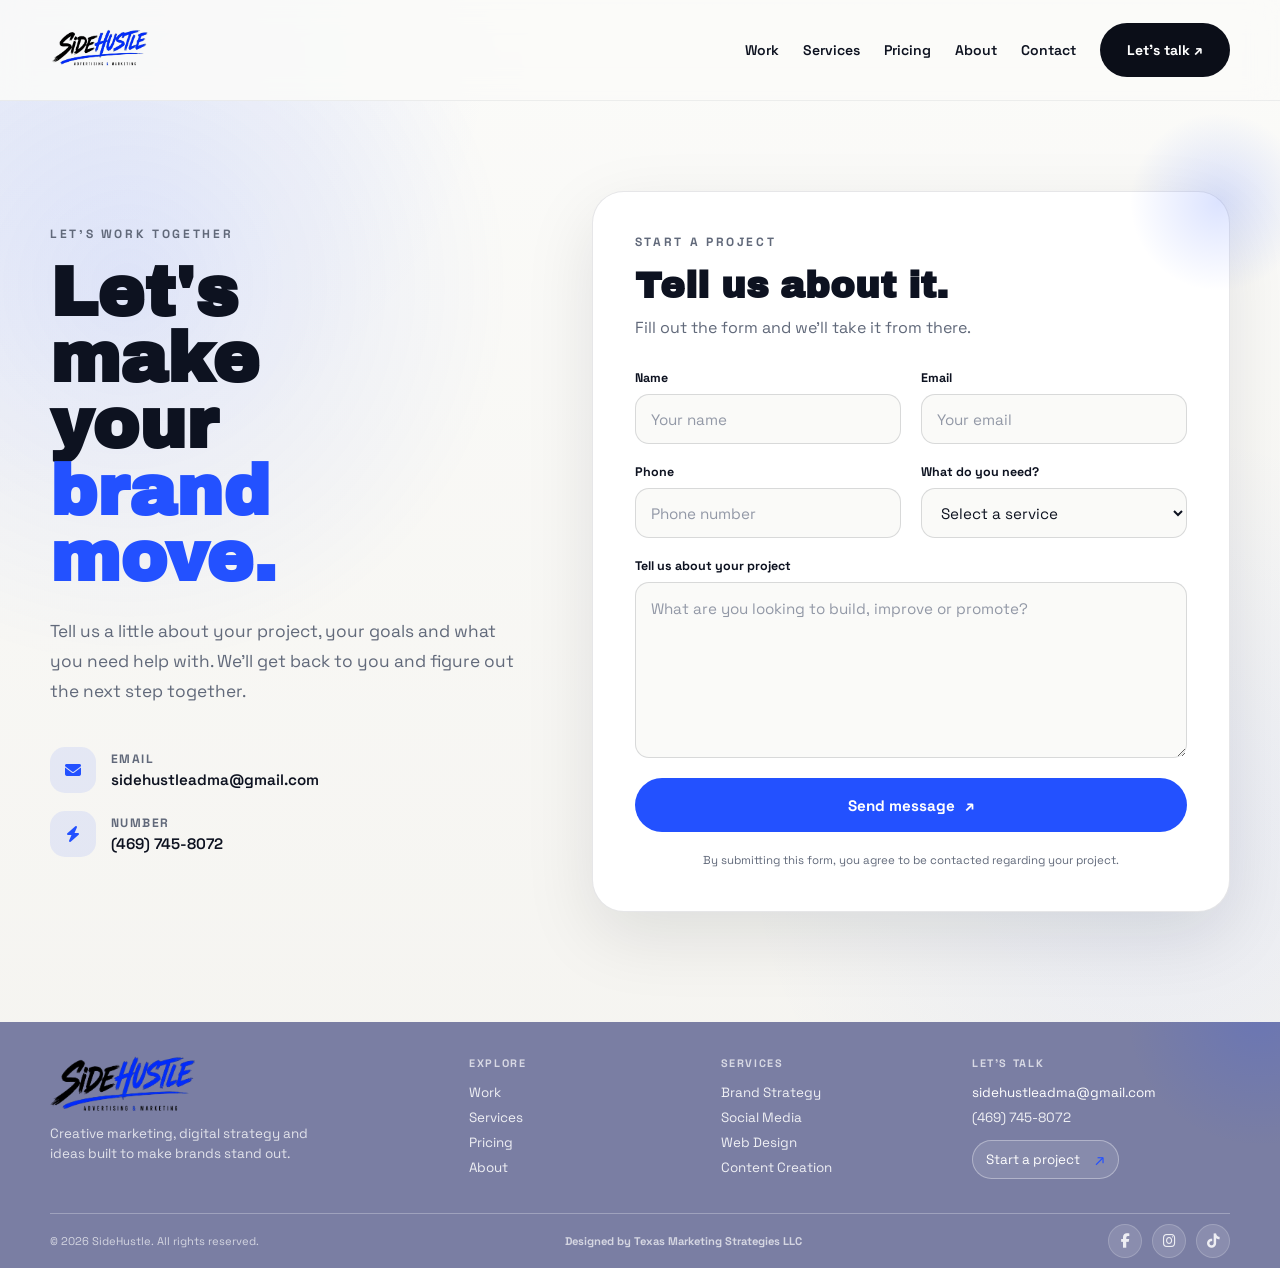
==== contact.html @ a6b2cc4d "Actualización 3" ====
<!DOCTYPE html>
<html lang="en">

<head>
    <link rel="icon" type="image/png" href="assets/img/sidehustle_logo.png">
  <meta charset="UTF-8" />

  <meta
    name="viewport"
    content="width=device-width, initial-scale=1.0"
  />

  <meta
    name="theme-color"
    content="#0d1220"
  />

  <meta
    name="description"
    content="Contact SideHustle Advertising & Marketing. Let's build something that moves your brand."
  />

  <title>Contact — SideHustle Advertising & Marketing</title>


  <!-- GOOGLE FONTS -->

  <link rel="preconnect" href="https://fonts.googleapis.com">

  <link
    rel="preconnect"
    href="https://fonts.gstatic.com"
    crossorigin
  >

  <link
    href="https://fonts.googleapis.com/css2?family=Archivo+Black&family=Permanent+Marker&family=Space+Grotesk:wght@400;500;700&display=swap"
    rel="stylesheet"
  >


  <!-- FONT AWESOME -->

  <link
    rel="stylesheet"
    href="https://cdnjs.cloudflare.com/ajax/libs/font-awesome/6.5.2/css/all.min.css"
  >


  <!-- MAIN CSS -->

  <link
    rel="stylesheet"
    href="style.css?v=clean-motion-1"
  >

</head>


<body>

  <div class="site-shell">


    <!-- =====================================================
         HEADER
    ====================================================== -->

    <header class="site-header" id="top">

      <div class="container nav-wrap">

        <a
          class="brand"
          href="index.html"
          aria-label="SideHustle home"
        >

          <img
            src="assets/img/sidehustle_logo.png"
            alt="SideHustle Advertising & Marketing"
          >

        </a>


        <button
          class="nav-toggle"
          aria-label="Open navigation"
          aria-expanded="false"
        >
          ☰
        </button>


        <nav
          class="site-nav"
          aria-label="Primary navigation"
        >

          <a href="index.html#work">
            Work
          </a>

          <a href="index.html#services">
            Services
          </a>

          <a href="index.html#pricing">
            Pricing
          </a>

          <a href="index.html#about">
            About
          </a>

          <a href="contact.html">
            Contact
          </a>

          <a
            href="contact.html"
            class="btn btn-dark nav-cta"
          >
            Let's talk ↗
          </a>

        </nav>

      </div>

    </header>



    <!-- =====================================================
         MAIN
    ====================================================== -->

    <main>


      <!-- =================================================
           CONTACT HERO
      ================================================== -->

      <section class="contact-page">

        <div class="container contact-layout">


          <!-- LEFT SIDE -->

          <div class="contact-copy">

            <p class="eyebrow">
              Let's work together
            </p>


            <h1>
              Let's make your
              <span>brand move.</span>
            </h1>


            <p class="contact-intro">

              Tell us a little about your project,
              your goals and what you need help with.
              We'll get back to you and figure out
              the next step together.

            </p>


            <div class="contact-details">


              <div class="contact-detail">

                <div class="contact-detail-icon">
                  <i class="fa-solid fa-envelope"></i>
                </div>

                <div>

                  <span>
                    Email
                  </span>

                  <strong>
                    sidehustleadma@gmail.com
                  </strong>

                </div>

              </div>


              <div class="contact-detail">

                <div class="contact-detail-icon">
                  <i class="fa-solid fa-bolt"></i>
                </div>

                <div>

                  <span>
                    Number
                  </span>

                  <strong>
                    (469) 745-8072
                  </strong>

                </div>

              </div>


            </div>

          </div>



          <!-- RIGHT SIDE / FORM -->

          <div class="contact-form-card">


            <div class="contact-form-header">

              <p class="eyebrow">
                Start a project
              </p>

              <h2>
                Tell us about it.
              </h2>

              <p>
                Fill out the form and we'll take it from there.
              </p>

            </div>



            <!-- FORM -->

            <form
              action="contact.php"
              method="POST"
              class="contact-form"
            >


              <!-- NAME -->

              <div class="form-group">

                <label for="name">
                  Name
                </label>

                <input
                  type="text"
                  id="name"
                  name="name"
                  placeholder="Your name"
                  autocomplete="name"
                  required
                >

              </div>



              <!-- EMAIL -->

              <div class="form-group">

                <label for="email">
                  Email
                </label>

                <input
                  type="email"
                  id="email"
                  name="email"
                  placeholder="Your email"
                  autocomplete="email"
                  required
                >

              </div>



             



              <!-- PHONE -->

              <div class="form-group">

                <label for="phone">
                  Phone
                </label>

                <input
                  type="tel"
                  id="phone"
                  name="phone"
                  placeholder="Phone number"
                  autocomplete="tel"
                >

              </div>



              <!-- SERVICE -->

              <div class="form-group">

                <label for="service">
                  What do you need?
                </label>

                <select
                  id="service"
                  name="service"
                  required
                >

                  <option
                    value=""
                    disabled
                    selected
                  >
                    Select a service
                  </option>

                  <option value="Branding">
                    Branding
                  </option>

                  <option value="Content Creation">
                    Content Creation
                  </option>

                  <option value="Social Media">
                    Social Media
                  </option>

                  <option value="Strategy">
                    Strategy
                  </option>

                  <option value="Other">
                    Other
                  </option>

                </select>

              </div>






              <!-- MESSAGE -->

              <div class="form-group form-group-full">

                <label for="message">
                  Tell us about your project
                </label>

                <textarea
                  id="message"
                  name="message"
                  placeholder="What are you looking to build, improve or promote?"
                  rows="6"
                  required
                ></textarea>

              </div>



              <!-- SUBMIT -->

              <button
                type="submit"
                class="btn btn-primary contact-submit"
              >

                Send message

                <span>↗</span>

              </button>


              <p class="form-note">

                By submitting this form, you agree to be
                contacted regarding your project.

              </p>


            </form>

          </div>

        </div>

      </section>


    </main>



<!-- =====================================================
     FOOTER
===================================================== -->

<footer class="site-footer">

  <div class="container footer-main">

    <!-- BRAND -->
    <div class="footer-brand">

      <a href="#top" class="footer-logo">
        <img
          src="assets/img/logo2.png"
          alt="SideHustle"
        >
      </a>

      <p>
        Creative marketing, digital strategy
        and ideas built to make brands stand out.
      </p>

    </div>


    <!-- NAVIGATION -->
    <div class="footer-column">

      <h4>Explore</h4>

      <a href="#work">Work</a>
      <a href="#services">Services</a>
      <a href="#pricing">Pricing</a>
      <a href="#about">About</a>

    </div>


    <!-- SERVICES -->
    <div class="footer-column">

      <h4>Services</h4>

      <a href="#services">Brand Strategy</a>
      <a href="#services">Social Media</a>
      <a href="#services">Web Design</a>
      <a href="#services">Content Creation</a>

    </div>


    <!-- CONTACT -->
    <div class="footer-column footer-contact">

      <h4>Let's talk</h4>

      <a href="mailto:sidehustleadma@gmail.com">
        sidehustleadma@gmail.com
      </a>

      <a >
        (469) 745-8072
      </a>

      <a href="contact.html" class="footer-button">
        Start a project
        <span>↗</span>
      </a>

    </div>

  </div>


  <!-- FOOTER BOTTOM -->

  <div class="container footer-bottom">

  <p>
    © 2026 SideHustle. All rights reserved.
  </p>

  <center><strong><p>
    Designed by Texas Marketing Strategies LLC
  </p></strong></center>

  <div class="footer-socials">

     <a
  href="https://www.facebook.com/profile.php?id=61593650062690&locale=es_LA" target="_blank"
  aria-label="Facebook"
  title="Facebook"
>
  <i class="fa-brands fa-facebook-f"></i>
</a>

    <a
      href="https://www.instagram.com/sidehustleadma/" target="_blank"
      aria-label="Instagram"
      title="Instagram"
    >
      <i class="fa-brands fa-instagram"></i>
    </a>

    <a
      href="https://www.tiktok.com/@sidehustleadma?_r=1&_t=ZS-9A17qVd7bAz"
      aria-label="TikTok"
      title="TikTok"
    >
      <i class="fa-brands fa-tiktok"></i>
    </a>

  </div>

</div>

  </div>

</footer>


  </div>



  <!-- SCRIPT -->

  <script src="script.js?v=clean-motion-1"></script>


  <!-- SUCCESS / ERROR MESSAGE -->

  <script>

    const params = new URLSearchParams(
      window.location.search
    );

    if (params.get("success") === "1") {

      alert(
        "Your message has been sent successfully. We'll get back to you soon."
      );

      window.history.replaceState(
        {},
        document.title,
        "contact.html"
      );

    }

    if (params.get("error")) {

      alert(
        "Something went wrong. Please try again."
      );

      window.history.replaceState(
        {},
        document.title,
        "contact.html"
      );

    }

  </script>

</body>

</html>
---- style.css ----
:root{
  --bg:#f4f3ef;
  --paper:#ffffff;
  --ink:#0d1220;
  --muted:#61697a;
  --line:rgba(13,18,32,.1);
  --blue:#2351ff;
  --blue-dark:#1837ad;
  --shadow:0 18px 60px rgba(13,18,32,.08);

  --radius:28px;

  --marker:'Permanent Marker', cursive;
  --display:'Archivo Black', sans-serif;
  --body:'Space Grotesk', sans-serif;
}


/* =========================================================
   BASE
========================================================= */

*{
  box-sizing:border-box;
}

html{
  scroll-behavior:smooth;
}

body{
  margin:0;
  font-family:var(--body);
  color:var(--ink);

  background:
    radial-gradient(
      circle at top left,
      rgba(35,81,255,.08),
      transparent 28%
    ),
    linear-gradient(
      180deg,
      #fbfbf9 0%,
      var(--bg) 100%
    );
}

a{
  text-decoration:none;
  color:inherit;
}

img{
  max-width:100%;
  display:block;
}

.container{
  width:min(1180px,calc(100% - 40px));
  margin:0 auto;
}

.section{
  padding:86px 0;
}


/* =========================================================
   3D GRAFFITI BACKGROUND
========================================================= */

.graffiti-bg{
  position:fixed;
  inset:0;

  width:100%;
  height:100%;

  pointer-events:none;
  overflow:hidden;

  z-index:0;

  perspective:1400px;
  perspective-origin:50% 50%;

  transform-style:preserve-3d;
}


/* ---------------------------------------------------------
   CONTENEDOR PRINCIPAL
--------------------------------------------------------- */

.graffiti-3d{
  position:absolute;

  transform-style:preserve-3d;
  transform-origin:center center;

  will-change:transform;

  pointer-events:none;

  opacity:.19;

  /*
   * Evita que las imágenes se vean demasiado pesadas.
   */
  filter:
    saturate(.95)
    contrast(1.08);
}


/* ---------------------------------------------------------
   TODAS LAS IMÁGENES
--------------------------------------------------------- */

.graffiti-3d img{
  position:absolute;

  left:0;
  top:0;

  width:100%;
  height:auto;

  max-width:none;

  pointer-events:none;
  user-select:none;

  -webkit-user-drag:none;

  transform-style:preserve-3d;
}


/* =========================================================
   CONTENEDOR DE PROFUNDIDAD
========================================================= */

.graffiti-depth{
  position:relative;

  width:100%;

  transform-style:preserve-3d;

  transform-origin:center center;

  will-change:transform;
}


/* =========================================================
   EXTRUSIÓN 3D
========================================================= */

.graffiti-extrusion{
  position:absolute;

  inset:0;

  z-index:1;

  transform-style:preserve-3d;

  /*
   * Oscurecemos las capas traseras para simular
   * el costado del objeto.
   */
  filter:
    brightness(.30)
    saturate(.72)
    contrast(1.2);

  opacity:.95;
}


/* ---------------------------------------------------------
   CAPAS DE EXTRUSIÓN
--------------------------------------------------------- */

.graffiti-extrusion .graffiti-layer{
  position:absolute;

  left:0;
  top:0;

  width:100%;
  height:auto;

  transform-origin:center center;

  transform-style:preserve-3d;

  will-change:transform;
}


/* =========================================================
   GRAFFITI FRONTAL
========================================================= */

.graffiti-front{
  position:relative !important;

  z-index:10;

  transform-style:preserve-3d;

  transform:
    translateZ(18px);

  filter:
    drop-shadow(
      0 18px 15px
      rgba(13,18,32,.20)
    )
    drop-shadow(
      0 3px 4px
      rgba(13,18,32,.12)
    );

  will-change:transform;
}


/* =========================================================
   HIGHLIGHT
========================================================= */

.graffiti-highlight{
  z-index:11;

  opacity:.16;

  transform-style:preserve-3d;

  transform:
    translate(
      -1.5px,
      -1.5px
    )
    translateZ(24px);

  filter:
    brightness(1.9)
    contrast(.72);

  mix-blend-mode:screen;

  pointer-events:none;
}


/* =========================================================
   SOMBRA EXTRA
========================================================= */

.graffiti-3d::after{
  content:"";

  position:absolute;

  left:8%;
  top:14%;

  width:84%;
  height:72%;

  z-index:-10;

  background:rgba(13,18,32,.20);

  filter:blur(18px);

  opacity:.45;

  transform:
    translate(
      12px,
      18px
    )
    translateZ(-20px)
    scale(.9);

  border-radius:50%;

  pointer-events:none;
}


/* =========================================================
   CONTENIDO PRINCIPAL
========================================================= */

.site-header,
main{
  position:relative;
  z-index:1;
}


/* =========================================================
   NAVBAR
========================================================= */

.site-header{
  position:sticky;
  top:0;
  z-index:50;

  background:rgba(251,251,249,.82);
  backdrop-filter:blur(14px);

  border-bottom:1px solid rgba(13,18,32,.06);

  transition:
    background .35s ease,
    box-shadow .35s ease,
    border-color .35s ease;
}


/* =========================================================
   NAV WRAP
========================================================= */

.nav-wrap{
  display:flex;
  align-items:center;
  justify-content:space-between;

  gap:20px;

  min-height:100px;

  transition:
    min-height .35s cubic-bezier(.22,1,.36,1),
    gap .35s ease;
}


/* =========================================================
   LOGO
========================================================= */

.brand{
  display:flex;
  align-items:center;
  flex-shrink:0;
}

.brand img{
  width:100px;
  height:auto;

  transform-origin:left center;

  transition:
    width .35s cubic-bezier(.22,1,.36,1),
    transform .35s cubic-bezier(.22,1,.36,1);
}


/* =========================================================
   NAVIGATION
========================================================= */

.site-nav{
  display:flex;
  align-items:center;

  gap:24px;

  font-size:14px;
  font-weight:600;

  transition:
    gap .35s cubic-bezier(.22,1,.36,1),
    font-size .35s ease;
}


.site-nav a{
  position:relative;

  transition:
    color .2s ease,
    transform .2s ease;
}


/* UNDERLINE */

.site-nav a:not(.btn):after{
  content:"";

  position:absolute;

  left:0;
  bottom:-5px;

  width:0;
  height:2px;

  border-radius:999px;

  background:var(--blue);

  transition:
    width .25s ease;
}


.site-nav a:not(.btn):hover:after{
  width:100%;
}


/* =========================================================
   NAVBAR — SCROLLED
========================================================= */

.site-header.is-scrolled{
  background:rgba(251,251,249,.96);

  box-shadow:
    0 8px 25px rgba(13,18,32,.10);

  border-bottom-color:
    rgba(13,18,32,.10);
}


/* NAVBAR MÁS PEQUEÑO */

.site-header.is-scrolled .nav-wrap{
  min-height:70px;
}


/* LOGO MÁS PEQUEÑO */

.site-header.is-scrolled .brand img{
  width:80px;
}


/* MENÚ MÁS PEQUEÑO */

.site-header.is-scrolled .site-nav{
  gap:16px;
  font-size:12px;
}


/* BOTÓN CTA MÁS PEQUEÑO */

.site-header.is-scrolled .nav-cta{
  padding:8px 14px;
  font-size:12px;
}


/* =========================================================
   MOBILE BUTTON
========================================================= */

.nav-toggle{
  display:none;

  border:0;

  background:#fff;

  border-radius:12px;

  padding:9px 11px;

  font-size:21px;
  line-height:1;

  cursor:pointer;

  box-shadow:
    0 8px 22px
    rgba(13,18,32,.08);

  transition:
    transform .2s ease,
    box-shadow .2s ease;
}


.nav-toggle:hover{
  transform:translateY(-1px);

  box-shadow:
    0 10px 25px
    rgba(13,18,32,.12);
}


/* =========================================================
   MOBILE NAV
========================================================= */

@media (max-width:860px){

  .nav-toggle{
    display:block;
  }


  .site-nav{
    position:absolute;

    left:20px;
    right:20px;
    top:70px;

    background:
      rgba(255,255,255,.97);

    border:
      1px solid
      var(--line);

    border-radius:22px;

    box-shadow:
      0 20px 50px
      rgba(13,18,32,.12);

    padding:16px;

    display:none;

    flex-direction:column;

    align-items:flex-start;

    gap:14px;

    font-size:14px;
  }


  .site-nav.is-open{
    display:flex;
  }


  .site-nav a:not(.btn):after{
    display:none;
  }


  /* MENU CUANDO EL NAVBAR ESTÁ COMPACTO */

  .site-header.is-scrolled .site-nav{
    top:50px;

    gap:13px;

    font-size:13px;
  }


  .nav-cta{
    width:100%;
  }

}


/* =========================================================
   SMALL MOBILE
========================================================= */

@media (max-width:580px){

  .nav-wrap{
    min-height:60px;
  }


  .brand img{
    width:90px;
  }


  /* NAVBAR COMPACTO */

  .site-header.is-scrolled .nav-wrap{
    min-height:48px;
  }


  .site-header.is-scrolled .brand img{
    width:58px;
  }


  .site-nav{
    top:60px;

    left:14px;
    right:14px;

    border-radius:20px;

    padding:15px;
  }


  .site-header.is-scrolled .site-nav{
    top:48px;
  }

}
/* =========================================================
   BUTTONS
========================================================= */

.nav-toggle{
  display:none;

  border:0;

  background:#fff;

  border-radius:12px;

  padding:10px 12px;

  font-size:22px;

  box-shadow:var(--shadow);
}


.btn{
  display:inline-flex;

  align-items:center;
  justify-content:center;

  gap:10px;

  min-height:54px;

  padding:0 26px;

  border-radius:999px;

  font-weight:700;

  border:
    1.6px solid
    transparent;

  transition:
    transform .25s ease,
    box-shadow .25s ease,
    background .25s ease,
    color .25s ease;
}


.btn:hover{
  transform:translateY(-2px);

  box-shadow:
    0 12px 28px
    rgba(13,18,32,.12);
}


.btn-primary{
  background:var(--blue);
  color:#fff;
}


.btn-primary:hover{
  background:var(--blue-dark);
}


.btn-outline{
  background:#fff;

  border-color:
    rgba(13,18,32,.18);
}


.btn-dark{
  background:#0b0e18;
  color:#fff;
}


.btn-full{
  width:100%;
}


/* =========================================================
   TYPOGRAPHY
========================================================= */

.eyebrow{
  margin:0 0 18px;

  font-size:12px;

  letter-spacing:.22em;

  text-transform:uppercase;

  font-weight:700;

  color:var(--muted);
}


.eyebrow-light{
  color:rgba(255,255,255,.72);
}


.section-head{
  display:flex;

  justify-content:space-between;

  align-items:end;

  gap:24px;

  margin-bottom:34px;
}


.section-head h2,
.about-lite h2,
.pricing-copy h2,
.cta-copy h2{
  margin:0;

  font-size:
    clamp(2rem,4vw,3.5rem);

  line-height:.98;

  font-family:var(--display);
}


.section-head h2 span,
.about-lite h2 span,
.pricing-copy h2 span,
.cta-copy h2 span,
.hero-copy h1 span{
  color:var(--blue);
}


.section-intro,
.hero-text,
.pricing-copy p,
.about-lite p,
.cta-copy p{
  color:var(--muted);

  font-size:1.06rem;

  line-height:1.75;
}


/* =========================================================
   HERO
========================================================= */

.hero{
  padding:46px 0 72px;
}


.hero-grid{
  display:grid;

  grid-template-columns:
    1.05fr .95fr;

  align-items:center;

  gap:48px;
}


.hero-copy h1{
  margin:0 0 20px;

  font-family:var(--display);

  font-size:
    clamp(3rem,6vw,5.6rem);

  line-height:.93;

  max-width:9.2ch;
}


.hero-actions{
  display:flex;

  gap:16px;

  flex-wrap:wrap;

  margin-top:30px;
}


/* =========================================================
   TRUST
========================================================= */

.trust-row{
  display:flex;

  align-items:center;

  gap:18px;

  margin-top:34px;
}


.trust-avatars{
  display:flex;

  align-items:center;
}


.trust-avatars span{
  width:44px;
  height:44px;

  border-radius:50%;

  display:block;

  margin-right:-12px;

  border:3px solid #fff;

  background:
    linear-gradient(
      135deg,
      #1f2440,
      #5f6780
    );

  box-shadow:
    0 10px 16px
    rgba(13,18,32,.08);
}


.trust-avatars span:nth-child(2){
  background:
    linear-gradient(
      135deg,
      #d9b9a0,
      #835840
    );
}


.trust-avatars span:nth-child(3){
  background:
    linear-gradient(
      135deg,
      #2b355e,
      #92a3da
    );
}


.trust-avatars span:nth-child(4){
  background:
    linear-gradient(
      135deg,
      #5b423a,
      #d2b6a9
    );
}


.trust-row p{
  display:grid;

  gap:3px;

  margin:0;

  font-size:.95rem;
}


.trust-row strong{
  font-size:.98rem;
}


.trust-row span{
  color:var(--muted);
}


/* =========================================================
   HERO VISUAL
========================================================= */

.hero-visual{
  position:relative;

  min-height:620px;

  border-radius:36px;

  overflow:hidden;

  background:
    linear-gradient(
      135deg,
      rgba(255,255,255,.96),
      rgba(255,255,255,.7)
    ),
    radial-gradient(
      circle at 80% 20%,
      rgba(35,81,255,.12),
      transparent 32%
    ),
    radial-gradient(
      circle at 10% 10%,
      rgba(13,18,32,.05),
      transparent 24%
    );

  box-shadow:var(--shadow);

  perspective:1200px;

  transform-style:preserve-3d;
}


.hero-visual > *{
  position:absolute;

  will-change:transform;

  transition:
    transform .18s ease-out;
}


.hero-splash{
  right:60px;
  top:88px;

  width:280px;
  height:280px;

  border-radius:
    42% 58% 43% 57% /
    45% 45% 55% 55%;

  background:
    radial-gradient(
      circle at center,
      rgba(35,81,255,.25),
      rgba(35,81,255,.08) 55%,
      transparent 70%
    );

  filter:blur(6px);
}


.hero-orbit{
  border:
    1px solid
    rgba(35,81,255,.2);

  border-radius:50%;
}


.orbit-one{
  width:520px;
  height:520px;

  right:10px;
  top:52px;
}


.orbit-two{
  width:420px;
  height:420px;

  right:64px;
  top:118px;
}


.hero-crown{
  right:108px;
  top:58px;

  font-size:118px;

  color:var(--blue);

  font-family:var(--marker);

  line-height:1;

  transform:rotate(8deg);
}


.hero-platform{
  left:56px;
  right:48px;
  bottom:72px;

  height:70px;

  border-radius:999px;

  background:
    linear-gradient(
      90deg,
      rgba(13,18,32,.12),
      rgba(13,18,32,.04)
    );

  filter:blur(6px);
}


.hero-note{
  display:inline-flex;

  align-items:center;
  justify-content:center;

  text-align:center;

  border-radius:22px;

  padding:18px 22px;

  background:
    rgba(255,255,255,.94);

  box-shadow:
    0 14px 34px
    rgba(13,18,32,.1);

  font-family:var(--marker);

  line-height:1.1;

  font-size:1.35rem;

  letter-spacing:.02em;
}


.note-right{
  right:26px;
  top:235px;

  transform:rotate(-8deg);
}


.note-billboard{
  right:10px;
  bottom:130px;

  background:#181d2b;

  color:#fff;

  transform:rotate(-3deg);

  text-transform:uppercase;

  font-size:1.5rem;

  padding:22px 26px;
}


.hero-rabbit{
  width:min(88%,600px);

  right:-36px;
  bottom:-6px;

  filter:
    drop-shadow(
      0 30px 40px
      rgba(13,18,32,.18)
    );
}


/* =========================================================
   SERVICES
========================================================= */

.services-band{
  padding-top:22px;
}


.service-grid{
  display:grid;

  grid-template-columns:
    repeat(5,1fr);

  gap:16px;
}


.service-card{
  background:#fff;

  border:
    1px solid
    var(--line);

  border-radius:24px;

  padding:26px 22px;

  box-shadow:var(--shadow);
}


.service-card h3{
  margin:16px 0 10px;

  font-size:1.12rem;
}


.service-card p{
  margin:0;

  color:var(--muted);

  line-height:1.6;
}


.service-icon{
  width:52px;
  height:52px;

  border-radius:16px;

  display:grid;

  place-items:center;

  background:
    rgba(35,81,255,.08);

  color:var(--blue);

  font-weight:700;

  font-size:1.3rem;
}


/* =========================================================
   WORK
========================================================= */

.work-grid{
  display:grid;

  grid-template-columns:
    1.2fr .8fr;

  gap:20px;
}


.work-feature{
  grid-row:span 2;

  min-height:560px;
}


.work-card{
  position:relative;

  overflow:hidden;

  border-radius:32px;

  background:#fff;

  border:
    1px solid
    var(--line);

  box-shadow:var(--shadow);

  min-height:268px;

  perspective:1200px;

  transform-style:preserve-3d;
}


.work-card .card-art,
.work-card .card-copy,
.work-card .mini-copy{
  position:absolute;

  transition:
    transform .18s ease-out;

  will-change:transform;
}


.work-feature .card-main{
  inset:0;

  width:100%;
  height:100%;

  object-fit:cover;
}


.work-feature .card-copy{
  left:32px;
  bottom:32px;

  max-width:360px;

  background:
    rgba(255,255,255,.96);

  padding:24px;

  border-radius:24px;

  box-shadow:
    0 18px 30px
    rgba(13,18,32,.12);
}


.card-tag{
  display:inline-flex;

  padding:8px 12px;

  border-radius:999px;

  background:
    rgba(35,81,255,.08);

  color:var(--blue);

  font-size:.84rem;

  font-weight:700;

  margin-bottom:12px;
}


.work-feature h3{
  margin:0 0 10px;

  font-size:1.6rem;

  font-family:var(--display);

  line-height:1.02;
}


.work-feature p{
  margin:0;

  color:var(--muted);

  line-height:1.7;
}


.work-small .card-art{
  inset:0;

  width:100%;
  height:100%;

  object-fit:cover;
}


.work-small .mini-copy{
  left:22px;
  bottom:22px;

  background:
    rgba(11,14,24,.86);

  color:#fff;

  padding:10px 16px;

  border-radius:999px;

  font-weight:700;
}


/* =========================================================
   PROCESS
========================================================= */

.process-strip{
  background:#111625;

  color:#fff;

  padding:26px 0;
}


.process-grid{
  display:grid;

  grid-template-columns:
    1.1fr repeat(4,1fr);

  gap:22px;

  align-items:start;
}


.process-title{
  padding-top:16px;
}


.process-step{
  padding:16px 0;
}


.process-step span{
  display:inline-grid;

  place-items:center;

  width:42px;
  height:42px;

  border-radius:50%;

  background:var(--blue);

  font-size:.95rem;

  font-weight:700;

  margin-bottom:14px;
}


.process-step h3{
  margin:0 0 8px;

  font-size:1.15rem;
}


.process-step p{
  margin:0;

  color:
    rgba(255,255,255,.7);

  line-height:1.65;
}


/* =========================================================
   PRICING
========================================================= */

.pricing-layout{
  display:grid;

  grid-template-columns:
    .85fr 1.15fr;

  gap:32px;

  align-items:start;
}


.pricing-notes{
  margin:22px 0 0;

  padding:0;

  list-style:none;

  display:grid;

  gap:12px;
}


.pricing-notes li{
  display:flex;

  align-items:center;

  gap:10px;

  font-weight:600;
}


.pricing-notes li:before{
  content:"";

  width:10px;
  height:10px;

  border-radius:50%;

  background:var(--blue);

  display:block;
}


.pricing-cards{
  display:grid;

  grid-template-columns:
    repeat(3,1fr);

  gap:18px;
}


.price-card{
  position:relative;

  background:#fff;

  border:
    1px solid
    var(--line);

  border-radius:30px;

  padding:28px 24px;

  box-shadow:var(--shadow);
}


.price-card.featured{
  background:#0e1220;

  color:#fff;

  transform:translateY(-10px);
}


.price-card.featured ul li{
  color:
    rgba(255,255,255,.84);
}


.price-card.featured .package-label{
  color:
    rgba(255,255,255,.68);
}


.price-card h3{
  margin:0 0 10px;

  font-size:2rem;

  font-family:var(--display);

  line-height:1;
}


.package-label{
  text-transform:uppercase;

  letter-spacing:.16em;

  font-size:.74rem;

  color:var(--muted);

  font-weight:700;
}


.price{
  font-family:var(--display);

  font-size:2.4rem;

  line-height:1;

  margin-bottom:18px;
}


.price span{
  font-size:1rem;

  font-family:var(--body);

  color:var(--muted);
}


.price-card.featured .price span{
  color:
    rgba(255,255,255,.66);
}


.price-card ul{
  margin:0 0 24px;

  padding:0;

  list-style:none;

  display:grid;

  gap:12px;
}


.price-card li{
  position:relative;

  padding-left:18px;

  color:var(--muted);

  line-height:1.5;
}


.price-card li:before{
  content:"✓";

  position:absolute;

  left:0;

  color:var(--blue);

  font-weight:700;
}


.price-card.featured li:before{
  color:#79a4ff;
}


.popular-tag{
  position:absolute;

  left:50%;

  top:-12px;

  transform:translateX(-50%);

  background:var(--blue);

  color:#fff;

  padding:8px 16px;

  border-radius:999px;

  font-size:.72rem;

  text-transform:uppercase;

  letter-spacing:.12em;

  font-weight:700;
}


/* =========================================================
   ABOUT
========================================================= */

.about-lite-grid{
  display:grid;

  grid-template-columns:
    .9fr 1.1fr;

  gap:28px;

  align-items:start;
}


.about-points{
  display:grid;

  grid-template-columns:
    repeat(3,1fr);

  gap:18px;
}


.about-points > div{
  background:#fff;

  border:
    1px solid
    var(--line);

  border-radius:24px;

  padding:24px;

  box-shadow:var(--shadow);
}


.about-points strong{
  display:block;

  margin-bottom:10px;

  font-size:1rem;
}


.about-points p{
  margin:0;

  color:var(--muted);

  line-height:1.65;
}


/* =========================================================
   CTA
========================================================= */

.cta{
  padding-top:10px;

  padding-bottom:90px;
}


.cta-box{
  position:relative;

  overflow:hidden;

  border-radius:36px;

  min-height:370px;

  padding:54px;

  background:
    radial-gradient(
      circle at top right,
      rgba(35,81,255,.24),
      transparent 26%
    ),
    linear-gradient(
      135deg,
      #0d1220,
      #11192b 70%
    );

  box-shadow:
    0 30px 70px
    rgba(13,18,32,.18);

  transform-style:preserve-3d;

  perspective:1200px;
}


.cta-box > *{
  position:relative;

  z-index:2;

  transition:
    transform .18s ease-out;

  will-change:transform;
}


.cta-box:before{
  content:"";

  position:absolute;

  inset:auto auto 0 -10%;

  width:60%;
  height:56%;

  background:
    radial-gradient(
      circle,
      rgba(35,81,255,.28),
      transparent 65%
    );

  filter:blur(10px);
}


.cta-copy{
  max-width:520px;

  color:#fff;
}


.cta-rabbit{
  position:absolute;

  right:-16px;
  bottom:-8px;

  width:min(46%,520px);

  filter:
    drop-shadow(
      0 26px 34px
      rgba(0,0,0,.25)
    );
}


/* =========================================================
   ANIMATION
========================================================= */

.fade-up{
  opacity:0;

  transform:translateY(24px);

  animation:
    fadeUp .9s ease forwards;
}


.fade-up:nth-child(2){
  animation-delay:.12s;
}


@keyframes fadeUp{

  to{
    opacity:1;

    transform:none;
  }

}


/* =========================================================
   TABLET
========================================================= */

@media (max-width:1120px){

  .service-grid{
    grid-template-columns:
      repeat(3,1fr);
  }

  .pricing-layout,
  .about-lite-grid,
  .hero-grid{
    grid-template-columns:1fr;
  }

  .pricing-cards{
    grid-template-columns:
      repeat(3,1fr);
  }

  .hero-visual{
    order:-1;

    min-height:560px;
  }

  .process-grid{
    grid-template-columns:
      repeat(2,1fr);
  }

  .process-title{
    grid-column:1/-1;
  }

  .about-points{
    grid-template-columns:1fr;
  }

}


/* =========================================================
   MOBILE
========================================================= */

@media (max-width:860px){

  .nav-toggle{
    display:block;
  }


  .site-nav{
    position:absolute;

    left:20px;
    right:20px;

    top:88px;

    background:
      rgba(255,255,255,.96);

    border:
      1px solid
      var(--line);

    border-radius:24px;

    box-shadow:var(--shadow);

    padding:18px;

    display:none;

    flex-direction:column;

    align-items:flex-start;
  }


  .site-nav.is-open{
    display:flex;
  }


  .site-header.is-scrolled .site-nav{
    top:68px;
  }


  .nav-cta{
    width:100%;
  }


  .hero-copy h1{
    max-width:none;
  }


  .service-grid,
  .pricing-cards,
  .work-grid{
    grid-template-columns:1fr;
  }


  .work-feature{
    grid-row:auto;

    min-height:450px;
  }


  .process-grid{
    grid-template-columns:1fr;
  }


  .section-head{
    flex-direction:column;

    align-items:flex-start;
  }


  .hero-visual{
    min-height:500px;
  }


  .hero-rabbit{
    width:min(100%,440px);

    right:-34px;
  }


  .cta-rabbit{
    position:relative;

    right:auto;
    bottom:auto;

    width:min(100%,420px);

    margin:30px auto 0;
  }


  .cta-box{
    padding-bottom:22px;
  }


  /*
   * En móvil bajamos la intensidad del graffiti.
   */
  .graffiti-3d{
    opacity:.10;
  }

}


/* =========================================================
   SMALL PHONES
========================================================= */

@media (max-width:580px){

  .container{
    width:min(
      100% - 28px,
      1180px
    );
  }


  .section{
    padding:70px 0;
  }


  .nav-wrap{
    min-height:78px;
  }


  .brand img{
    width:160px;
  }


  .hero{
    padding-top:26px;
  }


  .hero-visual{
    min-height:420px;

    border-radius:28px;
  }


  .hero-note{
    font-size:1rem;

    padding:14px 16px;
  }


  .note-right{
    right:10px;

    top:205px;
  }


  .note-billboard{
    right:8px;

    bottom:90px;

    font-size:1rem;

    padding:12px 16px;
  }


  .hero-crown{
    font-size:82px;

    right:70px;

    top:46px;
  }


  .orbit-one{
    width:320px;
    height:320px;

    right:18px;
    top:56px;
  }


  .orbit-two{
    width:260px;
    height:260px;

    right:50px;
    top:92px;
  }


  .hero-rabbit{
    right:-22px;

    bottom:0;
  }


  .work-feature{
    min-height:390px;
  }


  .work-feature .card-copy{
    left:18px;
    right:18px;
    bottom:18px;

    max-width:none;

    padding:18px;
  }


  .price-card.featured{
    transform:none;
  }


  /*
   * Graffiti todavía más discreto
   * para no tapar contenido.
   */
  .graffiti-3d{
    opacity:.06;
  }

}


/* =========================================================
   REDUCE MOTION
========================================================= */

@media (prefers-reduced-motion:reduce){

  html{
    scroll-behavior:auto;
  }

  *,
  *::before,
  *::after{
    animation-duration:.01ms !important;
    animation-iteration-count:1 !important;
    transition-duration:.01ms !important;
  }

}

/* =========================================================
   FOOTER
========================================================= */

.site-footer{
  position:relative;

  z-index:2;

  background:#7a7ea3;

  color:#fff;

  padding-top:34px;

  overflow:hidden;
}


/* ---------------------------------------------------------
   DECORATIVE GLOW
--------------------------------------------------------- */

.site-footer::before{
  content:"";

  position:absolute;

  width:280px;
  height:280px;

  right:-120px;
  top:-150px;

  background:
    radial-gradient(
      circle,
      rgba(35,81,255,.18),
      transparent 68%
    );

  pointer-events:none;
}


/* ---------------------------------------------------------
   MAIN FOOTER
--------------------------------------------------------- */

.footer-main{
  position:relative;

  display:grid;

  grid-template-columns:
    1.5fr
    .85fr
    .85fr
    1fr;

  gap:32px;

  padding-bottom:34px;

  border-bottom:
    1px solid
    rgba(255,255,255,.28);
}


/* ---------------------------------------------------------
   BRAND
--------------------------------------------------------- */

.footer-brand{
  max-width:280px;
}


.footer-logo{
  display:inline-flex;

  margin-bottom:12px;
}


.footer-logo img{
  width:145px;

  height:auto;
}


.footer-brand p{
  margin:0;

  color:
    rgba(255,255,255,.78);

  font-size:.84rem;

  line-height:1.5;

  max-width:260px;
}


/* ---------------------------------------------------------
   COLUMNS
--------------------------------------------------------- */

.footer-column{
  display:flex;

  flex-direction:column;

  align-items:flex-start;

  gap:8px;
}


.footer-column h4{
  margin:0 0 6px;

  font-size:.68rem;

  text-transform:uppercase;

  letter-spacing:.15em;

  color:
    rgba(255,255,255,.70);
}


.footer-column a{
  color:
    rgba(255,255,255,.88);

  font-size:.84rem;

  transition:
    color .2s ease,
    transform .2s ease;
}


.footer-column a:hover{
  color:#fff;

  transform:translateX(2px);
}


/* ---------------------------------------------------------
   CONTACT
--------------------------------------------------------- */

.footer-contact > a:first-of-type{
  color:#fff;

  font-size:.84rem;

  word-break:break-word;
}


.footer-button{
  display:inline-flex !important;

  align-items:center;

  justify-content:space-between;

  gap:15px;

  margin-top:6px;

  padding:8px 13px;

  border:
    1px solid
    rgba(255,255,255,.35);

  border-radius:999px;

  color:#fff !important;

  background:
    rgba(255,255,255,.10);

  transform:none !important;

  transition:
    background .2s ease,
    border-color .2s ease;
}


.footer-button span{
  color:#2351ff;

  font-size:1rem;

  transition:
    transform .2s ease;
}


.footer-button:hover{
  border-color:
    rgba(35,81,255,.55);

  background:
    rgba(255,255,255,.18);
}


.footer-button:hover span{
  transform:
    translate(2px,-2px);
}


/* ---------------------------------------------------------
   BOTTOM
--------------------------------------------------------- */

.footer-bottom{
  display:flex;

  align-items:center;

  justify-content:space-between;

  gap:20px;

  min-height:54px;
}


.footer-bottom p{
  margin:0;

  color:
    rgba(255,255,255,.68);

  font-size:.70rem;
}


.footer-socials{
  display:flex;

  align-items:center;

  gap:10px;
}


.footer-socials a{
  width:34px;
  height:34px;

  display:grid;

  place-items:center;

  border-radius:50%;

  color:
    rgba(255,255,255,.85);

  background:
    rgba(255,255,255,.12);

  border:
    1px solid
    rgba(255,255,255,.18);

  font-size:.9rem;

  transition:
    transform .25s ease,
    background .25s ease,
    color .25s ease,
    border-color .25s ease;
}


.footer-socials a:hover{
  transform:translateY(-3px);

  color:#fff;

  background:
    rgba(35,81,255,.75);

  border-color:
    rgba(35,81,255,.8);

  box-shadow:
    0 8px 18px
    rgba(35,81,255,.22);
}


/* =========================================================
   FOOTER — TABLET
========================================================= */

@media (max-width:860px){

  .site-footer{
    padding-top:32px;
  }


  .footer-main{
    grid-template-columns:
      1fr 1fr;

    gap:28px;

    padding-bottom:30px;
  }


  .footer-brand{
    grid-column:1/-1;

    max-width:420px;
  }

}


/* =========================================================
   FOOTER — MOBILE
========================================================= */

@media (max-width:580px){

  .site-footer{
    padding-top:30px;
  }


  .footer-main{
    grid-template-columns:1fr;

    gap:24px;

    padding-bottom:28px;
  }


  .footer-brand{
    grid-column:auto;
  }


  .footer-logo img{
    width:135px;
  }


  .footer-brand p{
    font-size:.80rem;
  }


  .footer-bottom{
    flex-direction:column;

    align-items:flex-start;

    justify-content:center;

    gap:12px;

    min-height:82px;
  }


  .footer-socials{
    gap:15px;

    flex-wrap:wrap;
  }

}

/* =========================================================
   CONTACT PAGE
========================================================= */

.contact-page{
  position:relative;
  padding:90px 0 110px;
  overflow:hidden;

  background:
    radial-gradient(
      circle at 10% 20%,
      rgba(35,81,255,.10),
      transparent 28%
    ),
    radial-gradient(
      circle at 90% 80%,
      rgba(35,81,255,.07),
      transparent 30%
    );
}


/* =========================================================
   CONTACT LAYOUT
========================================================= */

.contact-layout{
  display:grid;

  grid-template-columns:
    .85fr 1.15fr;

  gap:70px;

  align-items:start;
}


/* =========================================================
   LEFT SIDE
========================================================= */

.contact-copy{
  padding-top:35px;
}


.contact-copy h1{
  margin:0 0 25px;

  max-width:8ch;

  font-family:var(--display);

  font-size:
    clamp(3rem,5.5vw,5.4rem);

  line-height:.94;
}


.contact-copy h1 span{
  color:var(--blue);
}


.contact-intro{
  max-width:520px;

  margin:0;

  color:var(--muted);

  font-size:1.08rem;

  line-height:1.75;
}


/* =========================================================
   CONTACT DETAILS
========================================================= */

.contact-details{
  display:grid;

  gap:18px;

  margin-top:40px;
}


.contact-detail{
  display:flex;

  align-items:center;

  gap:15px;
}


.contact-detail-icon{
  width:46px;
  height:46px;

  flex-shrink:0;

  display:grid;
  place-items:center;

  border-radius:15px;

  background:
    rgba(35,81,255,.09);

  color:var(--blue);

  font-size:1rem;
}


.contact-detail div:last-child{
  display:grid;

  gap:3px;
}


.contact-detail span{
  color:var(--muted);

  font-size:.76rem;

  text-transform:uppercase;

  letter-spacing:.12em;

  font-weight:700;
}


.contact-detail strong{
  font-size:.95rem;

  font-weight:600;
}


/* =========================================================
   FORM CARD
========================================================= */

.contact-form-card{
  position:relative;

  padding:42px;

  background:#fff;

  border:
    1px solid
    var(--line);

  border-radius:32px;

  box-shadow:
    0 24px 70px
    rgba(13,18,32,.10);
}


.contact-form-card::before{
  content:"";

  position:absolute;

  width:180px;
  height:180px;

  right:-80px;
  top:-80px;

  background:
    radial-gradient(
      circle,
      rgba(35,81,255,.16),
      transparent 70%
    );

  pointer-events:none;
}


/* =========================================================
   FORM HEADER
========================================================= */

.contact-form-header{
  position:relative;

  margin-bottom:30px;
}


.contact-form-header h2{
  margin:0 0 10px;

  font-family:var(--display);

  font-size:2.3rem;

  line-height:1;
}


.contact-form-header p:last-child{
  margin:0;

  color:var(--muted);

  line-height:1.6;
}


/* =========================================================
   FORM
========================================================= */

.contact-form{
  position:relative;

  display:grid;

  grid-template-columns:
    1fr 1fr;

  gap:20px;
}


.form-group{
  display:flex;

  flex-direction:column;

  gap:8px;
}


.form-group-full{
  grid-column:1/-1;
}


.form-group label{
  font-size:.78rem;

  font-weight:700;

  color:var(--ink);
}


.form-group input,
.form-group select,
.form-group textarea{

  width:100%;

  border:
    1px solid
    rgba(13,18,32,.14);

  border-radius:14px;

  background:#fafaf8;

  color:var(--ink);

  font-family:var(--body);

  font-size:.95rem;

  outline:none;

  transition:
    border-color .2s ease,
    box-shadow .2s ease,
    background .2s ease;
}


.form-group input,
.form-group select{
  height:50px;

  padding:0 15px;
}


.form-group textarea{
  min-height:145px;

  padding:14px 15px;

  resize:vertical;

  line-height:1.6;
}


.form-group input::placeholder,
.form-group textarea::placeholder{
  color:#9298a6;
}


.form-group select{
  cursor:pointer;
}


.form-group input:focus,
.form-group select:focus,
.form-group textarea:focus{

  background:#fff;

  border-color:
    rgba(35,81,255,.65);

  box-shadow:
    0 0 0 4px
    rgba(35,81,255,.08);
}


/* =========================================================
   SUBMIT
========================================================= */

.contact-submit{
  grid-column:1/-1;

  width:100%;

  min-height:54px;

  border:0;

  cursor:pointer;

  font-family:var(--body);

  font-size:.95rem;
}


.contact-submit span{
  transition:
    transform .2s ease;
}


.contact-submit:hover span{
  transform:
    translate(3px,-3px);
}


.form-note{
  grid-column:1/-1;

  margin:0;

  color:var(--muted);

  font-size:.72rem;

  line-height:1.5;

  text-align:center;
}


/* =========================================================
   TABLET
========================================================= */

@media (max-width:900px){

  .contact-layout{
    grid-template-columns:1fr;

    gap:50px;
  }


  .contact-copy{
    padding-top:0;
  }


  .contact-copy h1{
    max-width:10ch;
  }


  .contact-intro{
    max-width:650px;
  }

}


/* =========================================================
   MOBILE
========================================================= */

@media (max-width:580px){

  .contact-page{
    padding:60px 0 75px;
  }


  .contact-layout{
    gap:35px;
  }


  .contact-copy h1{
    font-size:
      clamp(2.8rem,14vw,4rem);
  }


  .contact-intro{
    font-size:.98rem;
  }


  .contact-form-card{
    padding:25px 20px;

    border-radius:24px;
  }


  .contact-form-header h2{
    font-size:1.9rem;
  }


  .contact-form{
    grid-template-columns:1fr;

    gap:17px;
  }


  .form-group-full{
    grid-column:auto;
  }


  .contact-submit{
    grid-column:auto;
  }


  .form-note{
    grid-column:auto;
  }

}
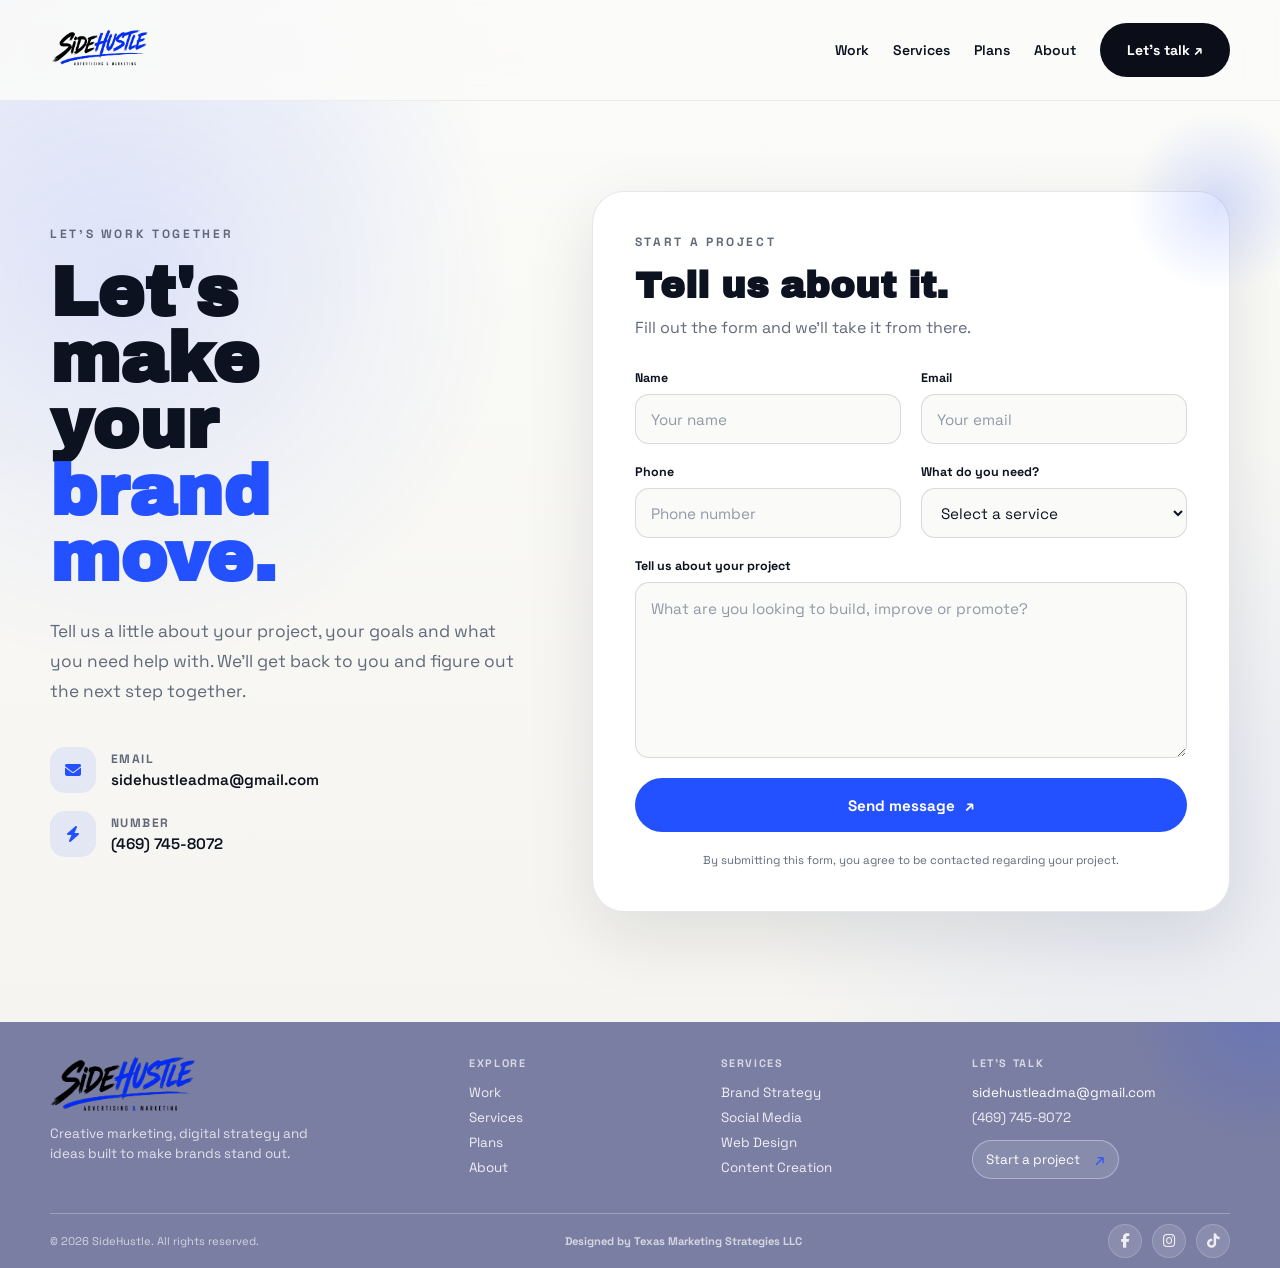
==== commit f6ff1be7: "Actualización 4" ====
--- a/contact.html
+++ b/contact.html
@@ -107,16 +107,13 @@
           </a>
 
           <a href="index.html#pricing">
-            Pricing
+            Plans
           </a>
 
           <a href="index.html#about">
             About
           </a>
 
-          <a href="contact.html">
-            Contact
-          </a>
 
           <a
             href="contact.html"
@@ -462,7 +459,7 @@
 
       <a href="#work">Work</a>
       <a href="#services">Services</a>
-      <a href="#pricing">Pricing</a>
+      <a href="#pricing">Plans</a>
       <a href="#about">About</a>
 
     </div>
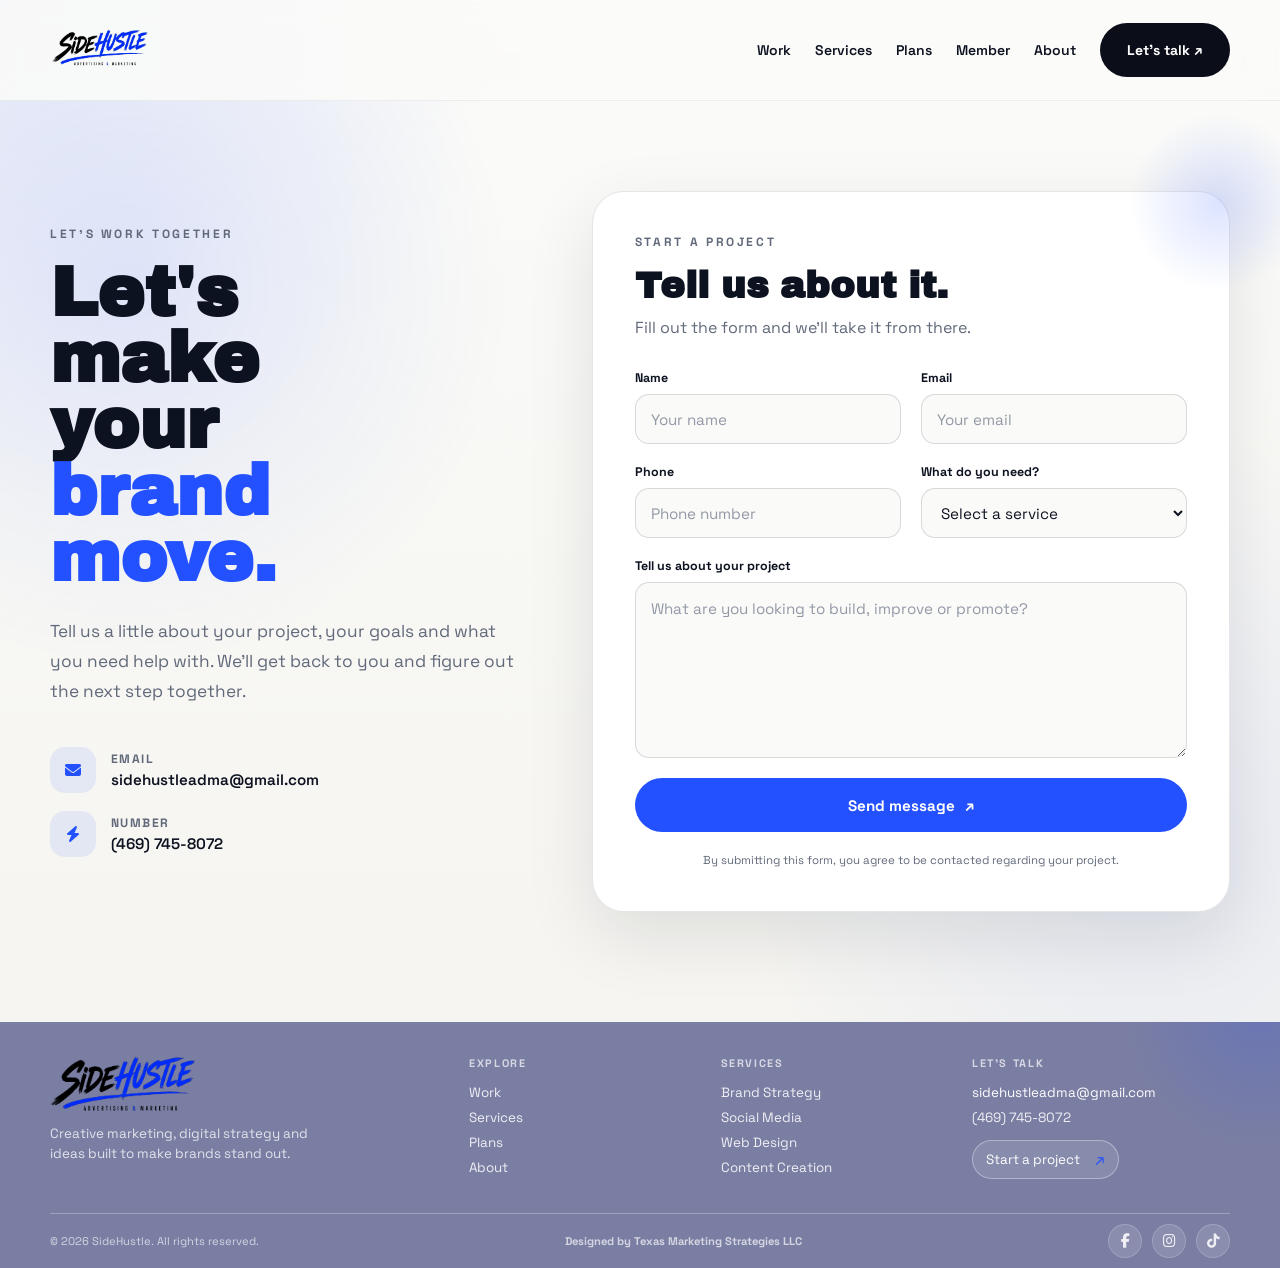
==== commit c7a501c7: "Actualizando el membresia" ====
--- a/contact.html
+++ b/contact.html
@@ -93,35 +93,13 @@
         </button>
 
 
-        <nav
-          class="site-nav"
-          aria-label="Primary navigation"
-        >
-
-          <a href="index.html#work">
-            Work
-          </a>
-
-          <a href="index.html#services">
-            Services
-          </a>
-
-          <a href="index.html#pricing">
-            Plans
-          </a>
-
-          <a href="index.html#about">
-            About
-          </a>
-
-
-          <a
-            href="contact.html"
-            class="btn btn-dark nav-cta"
-          >
-            Let's talk ↗
-          </a>
-
+        <nav class="site-nav" aria-label="Primary navigation">
+          <a href="index.html#work">Work</a>
+          <a href="index.html#services">Services</a>
+          <a href="index.html#pricing">Plans</a>
+          <a href="subscription.html">Member</a>
+          <a href="index.html#about">About</a>
+          <a href="contact.html" class="btn btn-dark nav-cta">Let's talk ↗</a>
         </nav>
 
       </div>
@@ -358,6 +336,10 @@
                     Strategy
                   </option>
 
+                  <option value="Subs">
+                    Subscription
+                  </option>
+
                   <option value="Other">
                     Other
                   </option>
--- a/style.css
+++ b/style.css
@@ -710,6 +710,13 @@
 
 .btn-full{
   width:100%;
+}
+
+.btn-full-sub{
+  width:20%;
+  background-color: #898989;
+  color: #ffffff;
+
 }
 
 
@@ -1565,6 +1572,18 @@
   margin-bottom:18px;
 }
 
+.pricesub{
+  font-family:var(--display);
+
+  font-size:0.8rem;
+
+  line-height:1;
+
+  margin-bottom:18px;
+
+  color: #429bda;
+}
+
 
 .price span{
   font-size:1rem;
